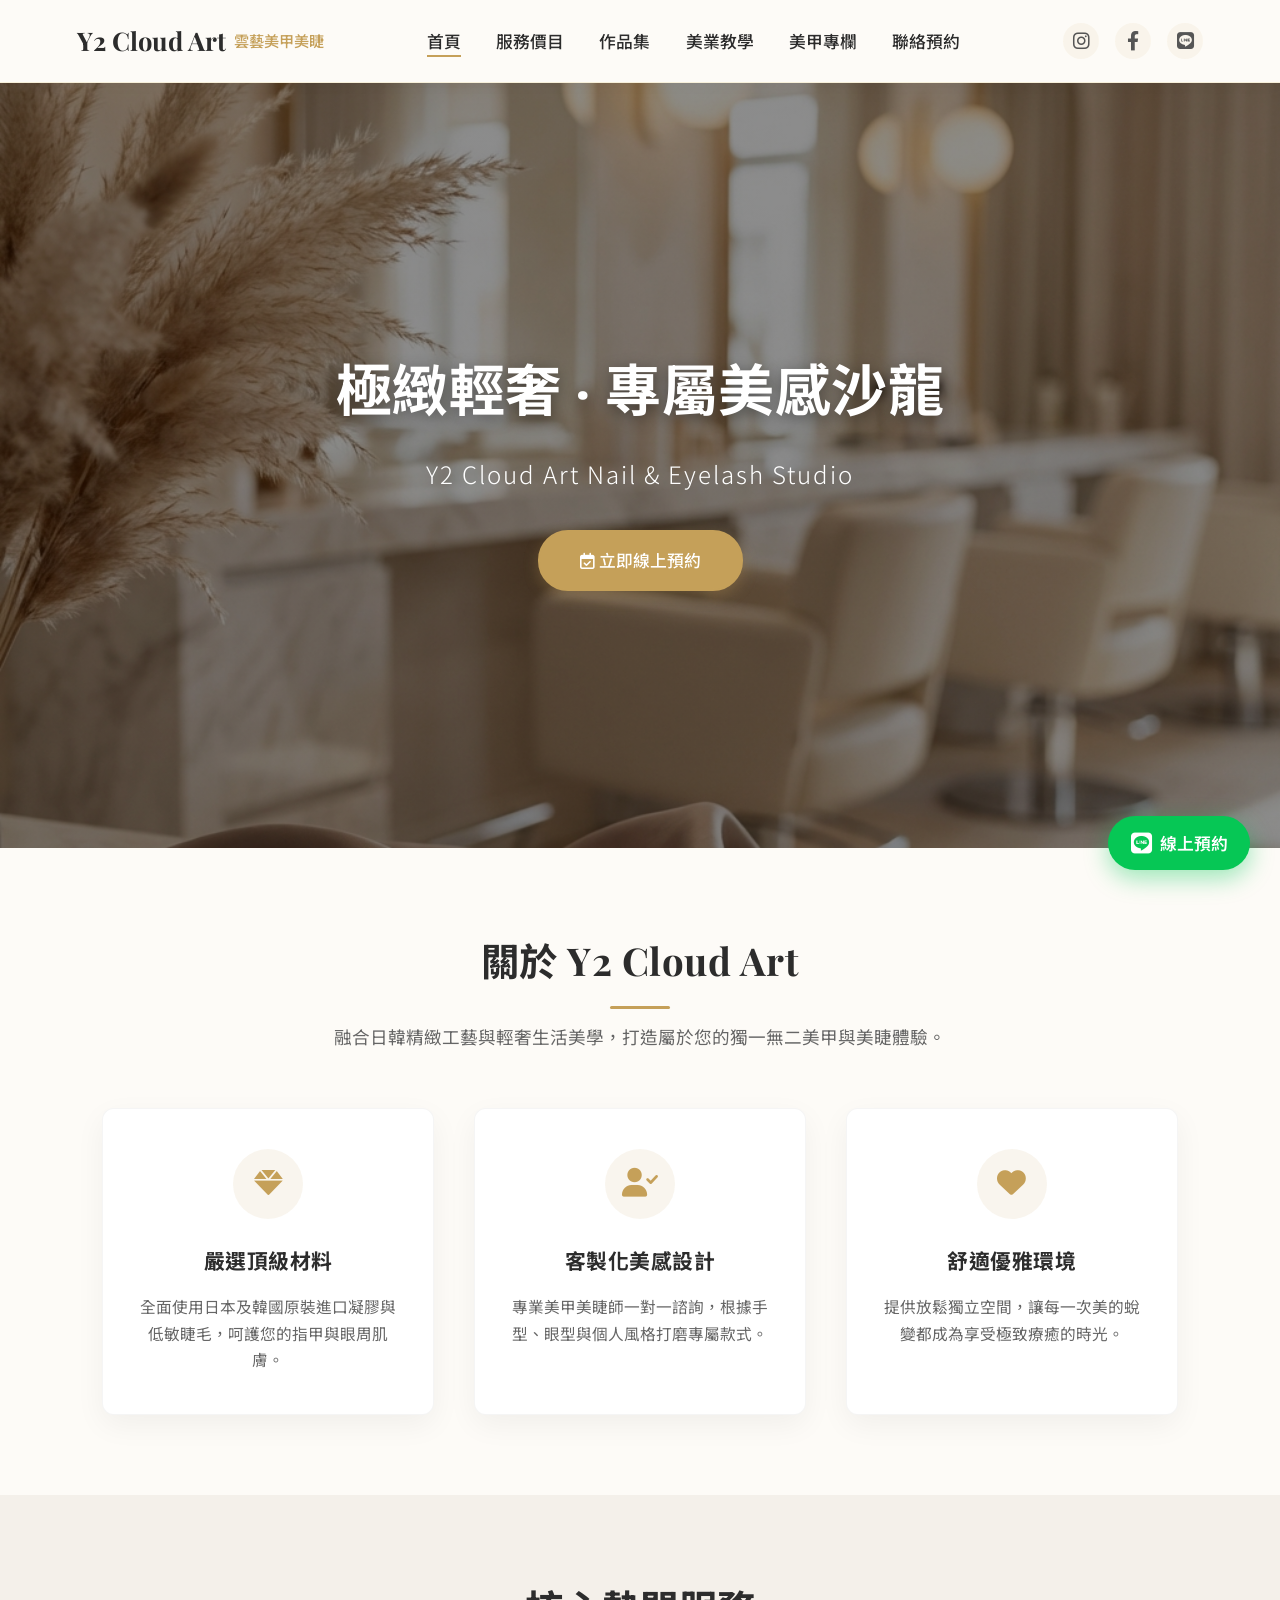
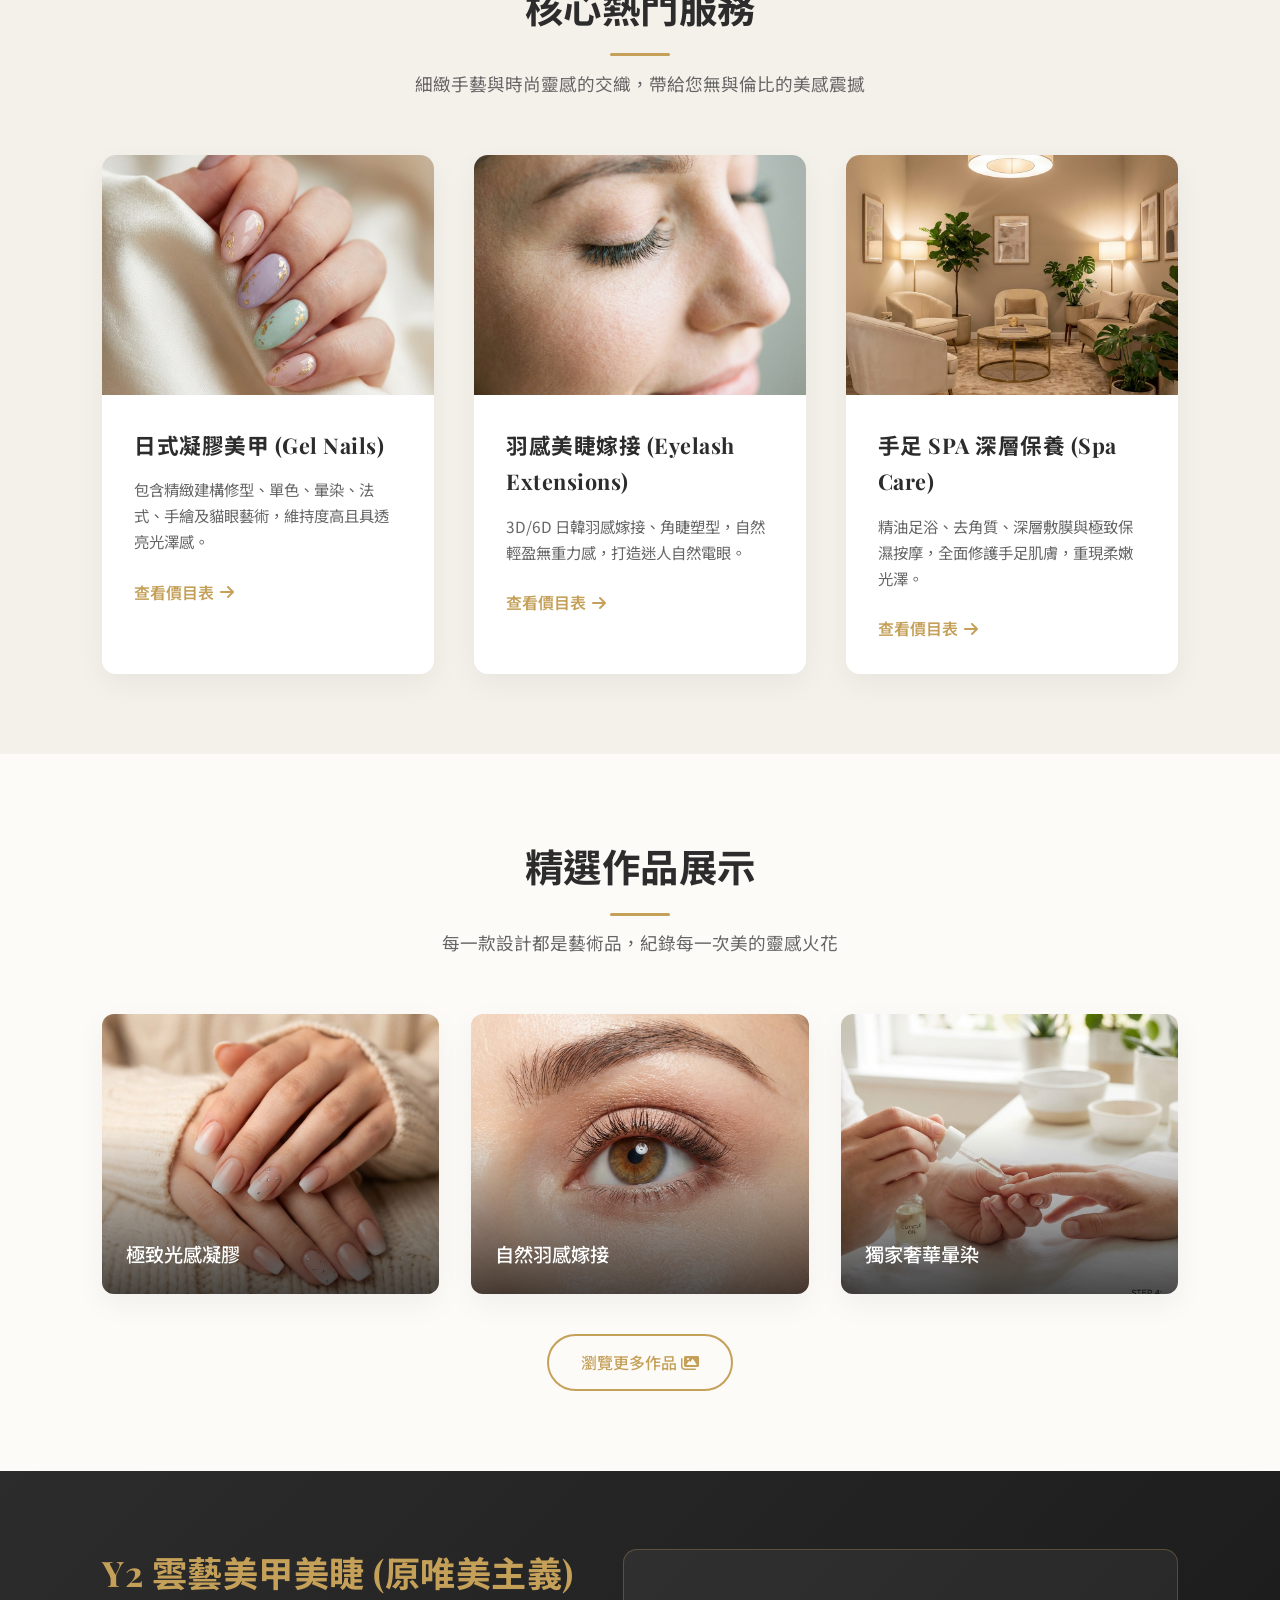
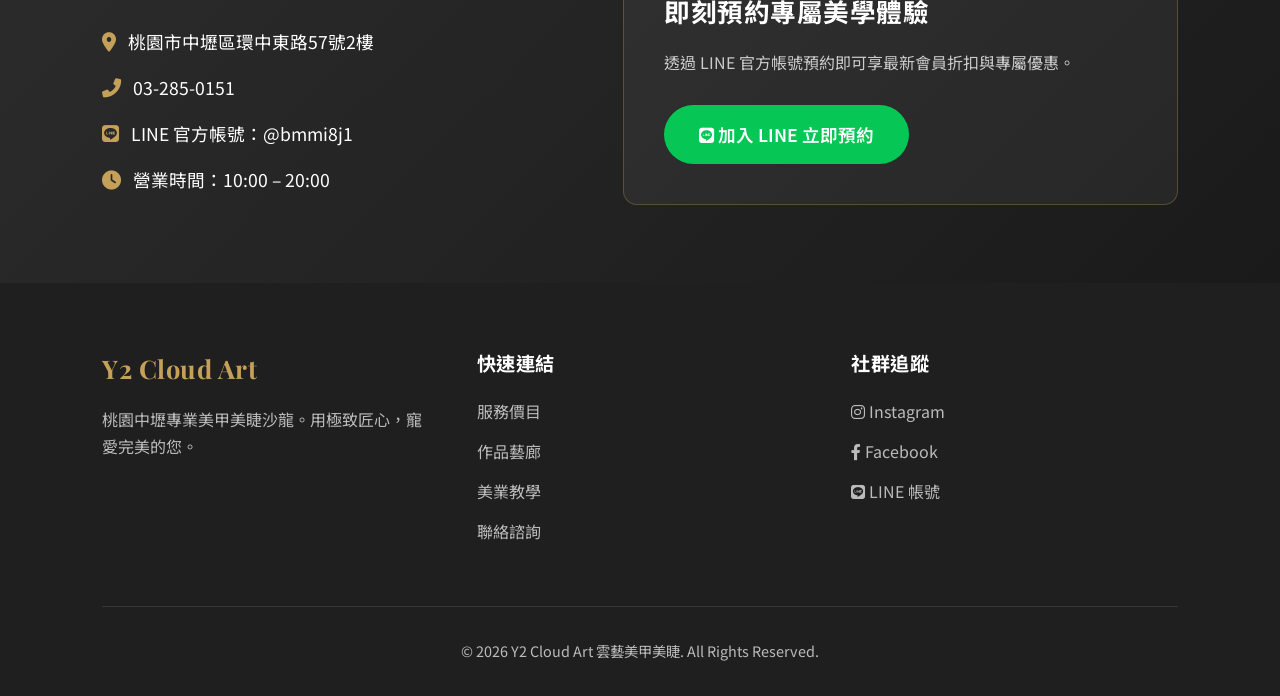
==== index.html @ a874e355 "首次上傳Y2 Cloud Art美業網站程式碼" ====
<!DOCTYPE html>
<html lang="zh-Hant">

<head>
    <meta charset="UTF-8">
    <meta name="viewport" content="width=device-width, initial-scale=1.0">
    <title>Y2 Cloud Art 雲藝美甲美睫 | 桃園中壢首選美甲美睫沙龍</title>
    <meta name="description" content="Y2 Cloud Art 雲藝美甲美睫提供極緻日式凝膠美甲、3D/6D角睫美睫放大、手足深層保養與美業專業課程教學。桃園市中壢區質感美業首選沙龍。">
    <link rel="stylesheet" href="css/style.css">
    <!-- Google Fonts -->
    <link href="https://fonts.googleapis.com/css2?family=Playfair+Display:wght@400;600;700&family=Noto+Sans+TC:wght@300;400;500;700&display=swap" rel="stylesheet">
    <!-- Font Awesome for Icons -->
    <link rel="stylesheet" href="https://cdnjs.cloudflare.com/ajax/libs/font-awesome/6.0.0/css/all.min.css">
</head>

<body>

    <!-- Header -->
    <header>
        <div class="logo">
            <a href="index.html">Y2 Cloud Art <span>雲藝美甲美睫</span></a>
        </div>
        <nav>
            <div class="menu-toggle" id="menuToggle">
                <i class="fas fa-bars"></i>
            </div>
            <ul id="navMenu">
                <li><a href="index.html" class="active">首頁</a></li>
                <li><a href="services.html">服務價目</a></li>
                <li><a href="gallery.html">作品集</a></li>
                <li><a href="course.html">美業教學</a></li>
                <li><a href="column.html">美甲專欄</a></li>
                <li><a href="contact.html">聯絡預約</a></li>
            </ul>
        </nav>
        <div class="header-socials">
            <a href="https://www.instagram.com/weimei1098/" target="_blank" title="Instagram"><i class="fab fa-instagram"></i></a>
            <a href="https://www.facebook.com/weimei088/" target="_blank" title="Facebook"><i class="fab fa-facebook-f"></i></a>
            <a href="https://line.me/R/ti/p/@bmmi8j1" target="_blank" title="LINE 預約"><i class="fab fa-line"></i></a>
        </div>
    </header>

    <!-- Hero Section -->
    <section class="hero">
        <div class="hero-content">
            <h1>極緻輕奢 · 專屬美感沙龍</h1>
            <p>Y2 Cloud Art Nail & Eyelash Studio</p>
            <a href="contact.html" class="btn-primary"><i class="far fa-calendar-check"></i> 立即線上預約</a>
        </div>
    </section>

    <!-- About Section -->
    <section class="section-padding about-section">
        <div class="section-title">
            <h2>關於 Y2 Cloud Art</h2>
            <p>融合日韓精緻工藝與輕奢生活美學，打造屬於您的獨一無二美甲與美睫體驗。</p>
        </div>
        <div class="about-grid">
            <div class="about-card">
                <div class="about-icon"><i class="fas fa-gem"></i></div>
                <h3>嚴選頂級材料</h3>
                <p>全面使用日本及韓國原裝進口凝膠與低敏睫毛，呵護您的指甲與眼周肌膚。</p>
            </div>
            <div class="about-card">
                <div class="about-icon"><i class="fas fa-user-check"></i></div>
                <h3>客製化美感設計</h3>
                <p>專業美甲美睫師一對一諮詢，根據手型、眼型與個人風格打磨專屬款式。</p>
            </div>
            <div class="about-card">
                <div class="about-icon"><i class="fas fa-heart"></i></div>
                <h3>舒適優雅環境</h3>
                <p>提供放鬆獨立空間，讓每一次美的蛻變都成為享受極致療癒的時光。</p>
            </div>
        </div>
    </section>

    <!-- Featured Services Preview -->
    <section class="section-padding services-section" style="background-color: #F4F0EA;">
        <div class="section-title">
            <h2>核心熱門服務</h2>
            <p>細緻手藝與時尚靈感的交織，帶給您無與倫比的美感震撼</p>
        </div>

        <div class="services-grid">
            <!-- Service 1 -->
            <div class="service-card">
                <div class="service-img">
                    <img src="images/nail_service.png" alt="日式凝膠美甲">
                </div>
                <div class="service-info">
                    <h3>日式凝膠美甲 (Gel Nails)</h3>
                    <p>包含精緻建構修型、單色、暈染、法式、手繪及貓眼藝術，維持度高且具透亮光澤感。</p>
                    <a href="services.html" class="card-link">查看價目表 <i class="fas fa-arrow-right"></i></a>
                </div>
            </div>

            <!-- Service 2 -->
            <div class="service-card">
                <div class="service-img">
                    <img src="images/lash_service.png" alt="羽感美睫嫁接">
                </div>
                <div class="service-info">
                    <h3>羽感美睫嫁接 (Eyelash Extensions)</h3>
                    <p>3D/6D 日韓羽感嫁接、角睫塑型，自然輕盈無重力感，打造迷人自然電眼。</p>
                    <a href="services.html" class="card-link">查看價目表 <i class="fas fa-arrow-right"></i></a>
                </div>
            </div>

            <!-- Service 3 -->
            <div class="service-card">
                <div class="service-img">
                    <img src="images/salon_interior.png" alt="手足SPA深層保養">
                </div>
                <div class="service-info">
                    <h3>手足 SPA 深層保養 (Spa Care)</h3>
                    <p>精油足浴、去角質、深層敷膜與極致保濕按摩，全面修護手足肌膚，重現柔嫩光澤。</p>
                    <a href="services.html" class="card-link">查看價目表 <i class="fas fa-arrow-right"></i></a>
                </div>
            </div>
        </div>
    </section>

    <!-- Gallery Highlight Section -->
    <section class="section-padding">
        <div class="section-title">
            <h2>精選作品展示</h2>
            <p>每一款設計都是藝術品，紀錄每一次美的靈感火花</p>
        </div>
        <div class="gallery-preview-grid">
            <div class="gallery-preview-item">
                <img src="images/nail_gallery_1.png" alt="經典美甲作品">
                <div class="overlay"><span>極致光感凝膠</span></div>
            </div>
            <div class="gallery-preview-item">
                <img src="images/lash_gallery_1.png" alt="日式美睫作品">
                <div class="overlay"><span>自然羽感嫁接</span></div>
            </div>
            <div class="gallery-preview-item">
                <img src="images/blog_1.png" alt="藝術造型美甲">
                <div class="overlay"><span>獨家奢華暈染</span></div>
            </div>
        </div>
        <div style="text-align: center; margin-top: 2.5rem;">
            <a href="gallery.html" class="btn-secondary">瀏覽更多作品 <i class="fas fa-images"></i></a>
        </div>
    </section>

    <!-- Store Info / Call to Action -->
    <section class="store-cta-section">
        <div class="cta-container">
            <div class="cta-info">
                <h2>Y2 雲藝美甲美睫 (原唯美主義)</h2>
                <ul class="info-list">
                    <li><i class="fas fa-map-marker-alt"></i> 桃園市中壢區環中東路57號2樓</li>
                    <li><i class="fas fa-phone-alt"></i> 03-285-0151</li>
                    <li><i class="fab fa-line"></i> LINE 官方帳號：@bmmi8j1</li>
                    <li><i class="fas fa-clock"></i> 營業時間：10:00 – 20:00</li>
                </ul>
            </div>
            <div class="cta-action">
                <h3>即刻預約專屬美學體驗</h3>
                <p>透過 LINE 官方帳號預約即可享最新會員折扣與專屬優惠。</p>
                <a href="https://line.me/R/ti/p/@bmmi8j1" target="_blank" class="btn-line"><i class="fab fa-line"></i> 加入 LINE 立即預約</a>
            </div>
        </div>
    </section>

    <!-- Footer -->
    <footer>
        <div class="footer-container">
            <div class="footer-col">
                <h3>Y2 Cloud Art</h3>
                <p>桃園中壢專業美甲美睫沙龍。用極致匠心，寵愛完美的您。</p>
            </div>
            <div class="footer-col">
                <h4>快速連結</h4>
                <ul>
                    <li><a href="services.html">服務價目</a></li>
                    <li><a href="gallery.html">作品藝廊</a></li>
                    <li><a href="course.html">美業教學</a></li>
                    <li><a href="contact.html">聯絡諮詢</a></li>
                </ul>
            </div>
            <div class="footer-col">
                <h4>社群追蹤</h4>
                <div class="footer-socials">
                    <a href="https://www.instagram.com/weimei1098/" target="_blank"><i class="fab fa-instagram"></i> Instagram</a>
                    <a href="https://www.facebook.com/weimei088/" target="_blank"><i class="fab fa-facebook-f"></i> Facebook</a>
                    <a href="https://line.me/R/ti/p/@bmmi8j1" target="_blank"><i class="fab fa-line"></i> LINE 帳號</a>
                </div>
            </div>
        </div>
        <div class="footer-bottom">
            <p>&copy; 2026 Y2 Cloud Art 雲藝美甲美睫. All Rights Reserved.</p>
        </div>
    </footer>

    <!-- Floating LINE Reservation Button -->
    <a href="https://line.me/R/ti/p/@bmmi8j1" target="_blank" class="floating-line-btn" title="LINE 快速預約">
        <i class="fab fa-line"></i>
        <span>線上預約</span>
    </a>

    <script src="js/main.js"></script>
</body>

</html>
---- css/style.css ----
/* Light Luxury Design System for Y2 Cloud Art */
:root {
    --primary-bg: #FDFBF7;
    --card-bg: #FFFFFF;
    --accent-gold: #C5A059;
    --accent-gold-hover: #B08B46;
    --accent-rose: #E6C0C0;
    --text-dark: #2C2C2C;
    --text-muted: #666666;
    --text-light: #FFFFFF;
    --font-heading: 'Playfair Display', serif;
    --font-body: 'Noto Sans TC', 'Lato', sans-serif;
    --transition: all 0.35s cubic-bezier(0.25, 0.8, 0.25, 1);
    --shadow-soft: 0 10px 30px rgba(0, 0, 0, 0.05);
    --shadow-hover: 0 15px 35px rgba(197, 160, 89, 0.15);
}

* {
    margin: 0;
    padding: 0;
    box-sizing: border-box;
}

html {
    scroll-behavior: smooth;
}

body {
    font-family: var(--font-body);
    background-color: var(--primary-bg);
    color: var(--text-dark);
    line-height: 1.7;
    overflow-x: hidden;
}

h1, h2, h3, h4 {
    font-family: var(--font-heading), var(--font-body);
    font-weight: 700;
    letter-spacing: 0.5px;
}

a {
    text-decoration: none;
    color: inherit;
    transition: var(--transition);
}

/* Header & Navigation */
header {
    display: flex;
    justify-content: space-between;
    align-items: center;
    padding: 1.2rem 6%;
    background-color: rgba(253, 251, 247, 0.95);
    backdrop-filter: blur(10px);
    position: sticky;
    top: 0;
    z-index: 1000;
    box-shadow: 0 2px 15px rgba(0, 0, 0, 0.03);
    border-bottom: 1px solid rgba(212, 175, 55, 0.15);
}

.logo a {
    font-family: var(--font-heading);
    font-size: 1.6rem;
    font-weight: 700;
    color: var(--text-dark);
    display: flex;
    align-items: center;
    gap: 8px;
}

.logo a span {
    font-size: 0.95rem;
    font-family: var(--font-body);
    color: var(--accent-gold);
    font-weight: 500;
}

.menu-toggle {
    display: none;
    font-size: 1.5rem;
    cursor: pointer;
    color: var(--text-dark);
}

nav ul {
    display: flex;
    list-style: none;
    gap: 2.2rem;
}

nav a {
    font-size: 1.05rem;
    font-weight: 500;
    color: var(--text-dark);
    position: relative;
    padding: 0.3rem 0;
}

nav a::after {
    content: '';
    position: absolute;
    width: 0;
    height: 2px;
    bottom: 0;
    left: 0;
    background-color: var(--accent-gold);
    transition: var(--transition);
}

nav a:hover::after, nav a.active::after {
    width: 100%;
}

.header-socials {
    display: flex;
    gap: 1rem;
}

.header-socials a {
    font-size: 1.2rem;
    color: #555;
    width: 36px;
    height: 36px;
    border-radius: 50%;
    display: flex;
    align-items: center;
    justify-content: center;
    background-color: rgba(197, 160, 89, 0.08);
    transition: var(--transition);
}

.header-socials a:hover {
    background-color: var(--accent-gold);
    color: #fff;
    transform: translateY(-3px);
}

/* Hero Section */
.hero {
    height: 85vh;
    min-height: 550px;
    background: linear-gradient(rgba(0, 0, 0, 0.45), rgba(0, 0, 0, 0.45)), url('../images/hero_bg.png');
    background-size: cover;
    background-position: center;
    display: flex;
    justify-content: center;
    align-items: center;
    text-align: center;
    color: var(--text-light);
    padding: 0 1.5rem;
}

.hero-content {
    max-width: 800px;
}

.hero h1 {
    font-size: 3.5rem;
    margin-bottom: 1.2rem;
    text-shadow: 0 4px 15px rgba(0, 0, 0, 0.4);
}

.hero p {
    font-size: 1.5rem;
    margin-bottom: 2.2rem;
    font-weight: 300;
    letter-spacing: 2px;
}

.btn-primary {
    display: inline-block;
    padding: 0.9rem 2.5rem;
    background-color: var(--accent-gold);
    color: var(--text-light);
    font-size: 1.05rem;
    font-weight: 500;
    border-radius: 30px;
    border: 2px solid var(--accent-gold);
    cursor: pointer;
    transition: var(--transition);
    box-shadow: 0 5px 15px rgba(197, 160, 89, 0.3);
}

.btn-primary:hover {
    background-color: transparent;
    color: #fff;
    border-color: #fff;
    transform: translateY(-2px);
}

.btn-secondary {
    display: inline-block;
    padding: 0.8rem 2rem;
    background-color: transparent;
    color: var(--accent-gold);
    font-size: 1rem;
    font-weight: 500;
    border-radius: 30px;
    border: 2px solid var(--accent-gold);
    transition: var(--transition);
}

.btn-secondary:hover {
    background-color: var(--accent-gold);
    color: #fff;
}

/* Page Hero Banner */
.page-hero {
    height: 38vh;
    min-height: 280px;
    background-size: cover;
    background-position: center;
    display: flex;
    flex-direction: column;
    justify-content: center;
    align-items: center;
    text-align: center;
    color: #fff;
    padding: 0 1rem;
}

.page-hero h1 {
    font-size: 2.8rem;
    margin-bottom: 0.8rem;
}

.page-hero p {
    font-size: 1.2rem;
    font-weight: 300;
    opacity: 0.9;
}

/* Section Common */
.section-padding {
    padding: 5rem 8%;
}

.section-title {
    text-align: center;
    margin-bottom: 3.5rem;
}

.section-title h2 {
    font-size: 2.4rem;
    color: var(--text-dark);
    margin-bottom: 0.8rem;
    position: relative;
    display: inline-block;
}

.section-title h2::after {
    content: '';
    display: block;
    width: 60px;
    height: 3px;
    background-color: var(--accent-gold);
    margin: 0.8rem auto 0 auto;
    border-radius: 2px;
}

.section-title p {
    color: var(--text-muted);
    font-size: 1.1rem;
    max-width: 650px;
    margin: 0 auto;
}

/* About Grid */
.about-grid {
    display: grid;
    grid-template-columns: repeat(auto-fit, minmax(280px, 1fr));
    gap: 2.5rem;
}

.about-card {
    background: #fff;
    padding: 2.5rem 2rem;
    border-radius: 12px;
    text-align: center;
    box-shadow: var(--shadow-soft);
    transition: var(--transition);
    border: 1px solid rgba(0, 0, 0, 0.04);
}

.about-card:hover {
    transform: translateY(-8px);
    box-shadow: var(--shadow-hover);
}

.about-icon {
    width: 70px;
    height: 70px;
    margin: 0 auto 1.5rem auto;
    border-radius: 50%;
    background-color: rgba(197, 160, 89, 0.1);
    color: var(--accent-gold);
    display: flex;
    align-items: center;
    justify-content: center;
    font-size: 1.8rem;
}

.about-card h3 {
    font-size: 1.3rem;
    margin-bottom: 1rem;
    color: var(--text-dark);
}

.about-card p {
    color: var(--text-muted);
    font-size: 0.98rem;
}

/* Services Section */
.services-grid {
    display: grid;
    grid-template-columns: repeat(auto-fit, minmax(320px, 1fr));
    gap: 2.5rem;
}

.service-card {
    background: var(--card-bg);
    border-radius: 14px;
    overflow: hidden;
    box-shadow: var(--shadow-soft);
    transition: var(--transition);
}

.service-card:hover {
    transform: translateY(-8px);
    box-shadow: var(--shadow-hover);
}

.service-img {
    height: 240px;
    overflow: hidden;
}

.service-img img {
    width: 100%;
    height: 100%;
    object-fit: cover;
    transition: var(--transition);
}

.service-card:hover .service-img img {
    transform: scale(1.08);
}

.service-info {
    padding: 2rem;
}

.service-info h3 {
    font-size: 1.35rem;
    margin-bottom: 0.8rem;
    color: var(--text-dark);
}

.service-info p {
    color: var(--text-muted);
    font-size: 0.96rem;
    margin-bottom: 1.5rem;
}

.card-link {
    color: var(--accent-gold);
    font-weight: 600;
    display: inline-flex;
    align-items: center;
    gap: 6px;
}

.card-link:hover {
    color: var(--accent-gold-hover);
    transform: translateX(4px);
}

/* Gallery Highlight Preview */
.gallery-preview-grid {
    display: grid;
    grid-template-columns: repeat(auto-fit, minmax(300px, 1fr));
    gap: 2rem;
}

.gallery-preview-item {
    position: relative;
    border-radius: 12px;
    overflow: hidden;
    height: 280px;
    box-shadow: var(--shadow-soft);
}

.gallery-preview-item img {
    width: 100%;
    height: 100%;
    object-fit: cover;
    transition: var(--transition);
}

.gallery-preview-item:hover img {
    transform: scale(1.1);
}

.gallery-preview-item .overlay {
    position: absolute;
    inset: 0;
    background: linear-gradient(to top, rgba(0,0,0,0.7) 0%, transparent 60%);
    display: flex;
    align-items: flex-end;
    padding: 1.5rem;
    color: #fff;
    font-size: 1.2rem;
    font-weight: 500;
}

/* Store CTA Section */
.store-cta-section {
    background: linear-gradient(135deg, #2C2C2C 0%, #1A1A1A 100%);
    color: #fff;
    padding: 4.5rem 8%;
}

.cta-container {
    display: flex;
    flex-wrap: wrap;
    gap: 3rem;
    align-items: center;
    justify-content: space-between;
}

.cta-info {
    flex: 1;
    min-width: 300px;
}

.cta-info h2 {
    font-size: 2.2rem;
    margin-bottom: 1.5rem;
    color: var(--accent-gold);
}

.info-list {
    list-style: none;
}

.info-list li {
    font-size: 1.1rem;
    margin-bottom: 1rem;
    display: flex;
    align-items: center;
    gap: 12px;
}

.info-list li i {
    color: var(--accent-gold);
    font-size: 1.2rem;
}

.cta-action {
    flex: 1;
    min-width: 300px;
    background: rgba(255, 255, 255, 0.05);
    padding: 2.5rem;
    border-radius: 14px;
    border: 1px solid rgba(197, 160, 89, 0.3);
}

.cta-action h3 {
    font-size: 1.6rem;
    margin-bottom: 1rem;
}

.cta-action p {
    color: #CCC;
    margin-bottom: 1.8rem;
}

.btn-line {
    display: inline-block;
    background-color: #06C755;
    color: #fff;
    padding: 0.9rem 2.2rem;
    border-radius: 30px;
    font-size: 1.1rem;
    font-weight: 600;
    transition: var(--transition);
}

.btn-line:hover {
    background-color: #05B34C;
    transform: translateY(-3px);
    box-shadow: 0 8px 20px rgba(6, 199, 85, 0.3);
}

/* Price List Styling */
.price-list {
    max-width: 850px;
    margin: 0 auto;
}

.price-item {
    display: flex;
    justify-content: space-between;
    align-items: center;
    padding: 1.8rem 0;
    border-bottom: 1px dashed #E0E0E0;
}

.price-info h3 {
    font-size: 1.2rem;
    color: var(--text-dark);
    margin-bottom: 0.4rem;
}

.price-info p {
    color: var(--text-muted);
    font-size: 0.95rem;
}

.price-tag {
    font-family: var(--font-heading);
    font-size: 1.35rem;
    font-weight: 700;
    color: var(--accent-gold);
    white-space: nowrap;
    margin-left: 1.5rem;
}

.category-divider {
    height: 1px;
    background: radial-gradient(circle, rgba(197, 160, 89, 0.4) 0%, transparent 80%);
    margin: 4rem 0;
}

/* Gallery Filtering & Lightbox */
.gallery-filters {
    display: flex;
    justify-content: center;
    gap: 1rem;
    flex-wrap: wrap;
    margin-bottom: 3rem;
}

.filter-btn {
    padding: 0.6rem 1.6rem;
    border: 1px solid #DDD;
    background: #fff;
    color: var(--text-dark);
    border-radius: 25px;
    cursor: pointer;
    font-size: 0.98rem;
    transition: var(--transition);
}

.filter-btn.active, .filter-btn:hover {
    background: var(--accent-gold);
    color: #fff;
    border-color: var(--accent-gold);
}

.gallery-grid-full {
    display: grid;
    grid-template-columns: repeat(auto-fill, minmax(280px, 1fr));
    gap: 2rem;
}

.gallery-card-item {
    border-radius: 12px;
    overflow: hidden;
    background: #fff;
    box-shadow: var(--shadow-soft);
    cursor: pointer;
}

.gallery-card-img {
    position: relative;
    height: 300px;
    overflow: hidden;
}

.gallery-card-img img {
    width: 100%;
    height: 100%;
    object-fit: cover;
    transition: var(--transition);
}

.gallery-card-hover {
    position: absolute;
    inset: 0;
    background: rgba(44, 44, 44, 0.7);
    color: #fff;
    display: flex;
    flex-direction: column;
    align-items: center;
    justify-content: center;
    opacity: 0;
    transition: var(--transition);
}

.gallery-card-hover i {
    font-size: 2.2rem;
    margin-bottom: 0.8rem;
    color: var(--accent-gold);
}

.gallery-card-item:hover .gallery-card-hover {
    opacity: 1;
}

.gallery-card-item:hover img {
    transform: scale(1.1);
}

/* Lightbox Modal */
.lightbox-modal {
    display: none;
    position: fixed;
    z-index: 3000;
    inset: 0;
    background-color: rgba(0, 0, 0, 0.88);
    align-items: center;
    justify-content: center;
    flex-direction: column;
    padding: 2rem;
}

.lightbox-content {
    max-width: 90%;
    max-height: 80vh;
    border-radius: 8px;
    box-shadow: 0 10px 40px rgba(0, 0, 0, 0.5);
}

.lightbox-caption {
    color: #fff;
    margin-top: 1rem;
    font-size: 1.2rem;
}

.lightbox-close {
    position: absolute;
    top: 25px;
    right: 35px;
    color: #fff;
    font-size: 2.5rem;
    cursor: pointer;
}

/* Courses Grid */
.courses-grid {
    display: grid;
    grid-template-columns: repeat(auto-fit, minmax(340px, 1fr));
    gap: 2.5rem;
    max-width: 1000px;
    margin: 0 auto;
}

.course-card {
    background: #fff;
    border-radius: 14px;
    overflow: hidden;
    box-shadow: var(--shadow-soft);
    border: 1px solid rgba(0, 0, 0, 0.05);
}

.course-header {
    background: linear-gradient(135deg, var(--accent-gold) 0%, var(--accent-gold-hover) 100%);
    color: #fff;
    padding: 2rem;
    display: flex;
    justify-content: space-between;
    align-items: center;
}

.course-header h3 {
    font-size: 1.35rem;
}

.badge {
    background: rgba(255, 255, 255, 0.25);
    padding: 0.3rem 0.8rem;
    border-radius: 20px;
    font-size: 0.85rem;
}

.course-body {
    padding: 2rem;
}

.course-desc {
    color: var(--text-muted);
    margin-bottom: 1.5rem;
}

.course-features {
    list-style: none;
    margin-bottom: 2rem;
}

.course-features li {
    margin-bottom: 0.8rem;
    display: flex;
    align-items: center;
    gap: 10px;
    color: var(--text-dark);
}

.course-features li i {
    color: var(--accent-gold);
}

/* Articles Grid */
.articles-grid {
    display: grid;
    grid-template-columns: repeat(auto-fit, minmax(300px, 1fr));
    gap: 2.5rem;
}

.article-card {
    background: #fff;
    border-radius: 12px;
    overflow: hidden;
    box-shadow: var(--shadow-soft);
    transition: var(--transition);
}

.article-card:hover {
    transform: translateY(-6px);
    box-shadow: var(--shadow-hover);
}

.article-img {
    height: 220px;
    overflow: hidden;
}

.article-img img {
    width: 100%;
    height: 100%;
    object-fit: cover;
    transition: var(--transition);
}

.article-card:hover .article-img img {
    transform: scale(1.08);
}

.article-content {
    padding: 1.8rem;
}

.meta {
    font-size: 0.88rem;
    color: var(--accent-gold);
    display: flex;
    gap: 1rem;
    margin-bottom: 0.8rem;
}

.article-content h3 {
    font-size: 1.2rem;
    margin-bottom: 0.8rem;
    line-height: 1.5;
}

.article-content p {
    color: var(--text-muted);
    font-size: 0.95rem;
}

/* Contact Section & Form */
.contact-container {
    display: flex;
    flex-wrap: wrap;
    gap: 4rem;
    justify-content: center;
}

.contact-info, .booking-form {
    flex: 1;
    min-width: 320px;
}

.info-item {
    margin-bottom: 1.8rem;
    display: flex;
    align-items: flex-start;
    gap: 1.2rem;
}

.info-item i {
    font-size: 1.5rem;
    color: var(--accent-gold);
    background: rgba(197, 160, 89, 0.1);
    width: 45px;
    height: 45px;
    border-radius: 50%;
    display: flex;
    align-items: center;
    justify-content: center;
    flex-shrink: 0;
}

.info-item h4 {
    font-size: 1.1rem;
    margin-bottom: 0.3rem;
}

.info-item p {
    color: var(--text-muted);
}

.booking-form {
    background: #fff;
    padding: 2.5rem;
    border-radius: 14px;
    box-shadow: var(--shadow-soft);
}

.form-group {
    margin-bottom: 1.4rem;
}

.form-group label {
    display: block;
    font-weight: 500;
    margin-bottom: 0.5rem;
    font-size: 0.95rem;
}

.form-group input, .form-group select, .form-group textarea {
    width: 100%;
    padding: 0.85rem 1rem;
    border: 1px solid #DDD;
    border-radius: 8px;
    font-family: inherit;
    font-size: 0.98rem;
    transition: var(--transition);
}

.form-group input:focus, .form-group select:focus, .form-group textarea:focus {
    outline: none;
    border-color: var(--accent-gold);
    box-shadow: 0 0 0 3px rgba(197, 160, 89, 0.15);
}

/* Floating LINE Button */
.floating-line-btn {
    position: fixed;
    bottom: 30px;
    right: 30px;
    background-color: #06C755;
    color: #fff;
    padding: 0.8rem 1.4rem;
    border-radius: 30px;
    display: flex;
    align-items: center;
    gap: 8px;
    font-size: 1.05rem;
    font-weight: 600;
    box-shadow: 0 8px 25px rgba(6, 199, 85, 0.4);
    z-index: 2000;
    transition: var(--transition);
}

.floating-line-btn i {
    font-size: 1.5rem;
}

.floating-line-btn:hover {
    transform: translateY(-4px) scale(1.05);
    background-color: #05B34C;
}

/* Footer */
footer {
    background-color: #1F1F1F;
    color: #BBB;
    padding: 4rem 8% 2rem 8%;
}

.footer-container {
    display: grid;
    grid-template-columns: repeat(auto-fit, minmax(240px, 1fr));
    gap: 3rem;
    margin-bottom: 3rem;
}

.footer-col h3 {
    color: var(--accent-gold);
    font-size: 1.6rem;
    margin-bottom: 1rem;
}

.footer-col h4 {
    color: #fff;
    font-size: 1.2rem;
    margin-bottom: 1.2rem;
}

.footer-col ul {
    list-style: none;
}

.footer-col li {
    margin-bottom: 0.8rem;
}

.footer-col a:hover {
    color: var(--accent-gold);
}

.footer-socials {
    display: flex;
    flex-direction: column;
    gap: 0.8rem;
}

.footer-bottom {
    text-align: center;
    padding-top: 2rem;
    border-top: 1px solid rgba(255, 255, 255, 0.1);
    font-size: 0.9rem;
}

/* Mobile Responsive */
@media(max-width: 768px) {
    .menu-toggle {
        display: block;
    }

    nav ul {
        display: none;
        position: absolute;
        top: 100%;
        left: 0;
        right: 0;
        background: #FDFBF7;
        flex-direction: column;
        padding: 1.5rem;
        gap: 1rem;
        box-shadow: 0 10px 20px rgba(0,0,0,0.1);
    }

    nav ul.show {
        display: flex;
    }

    .hero h1 {
        font-size: 2.4rem;
    }

    .hero p {
        font-size: 1.1rem;
    }
}
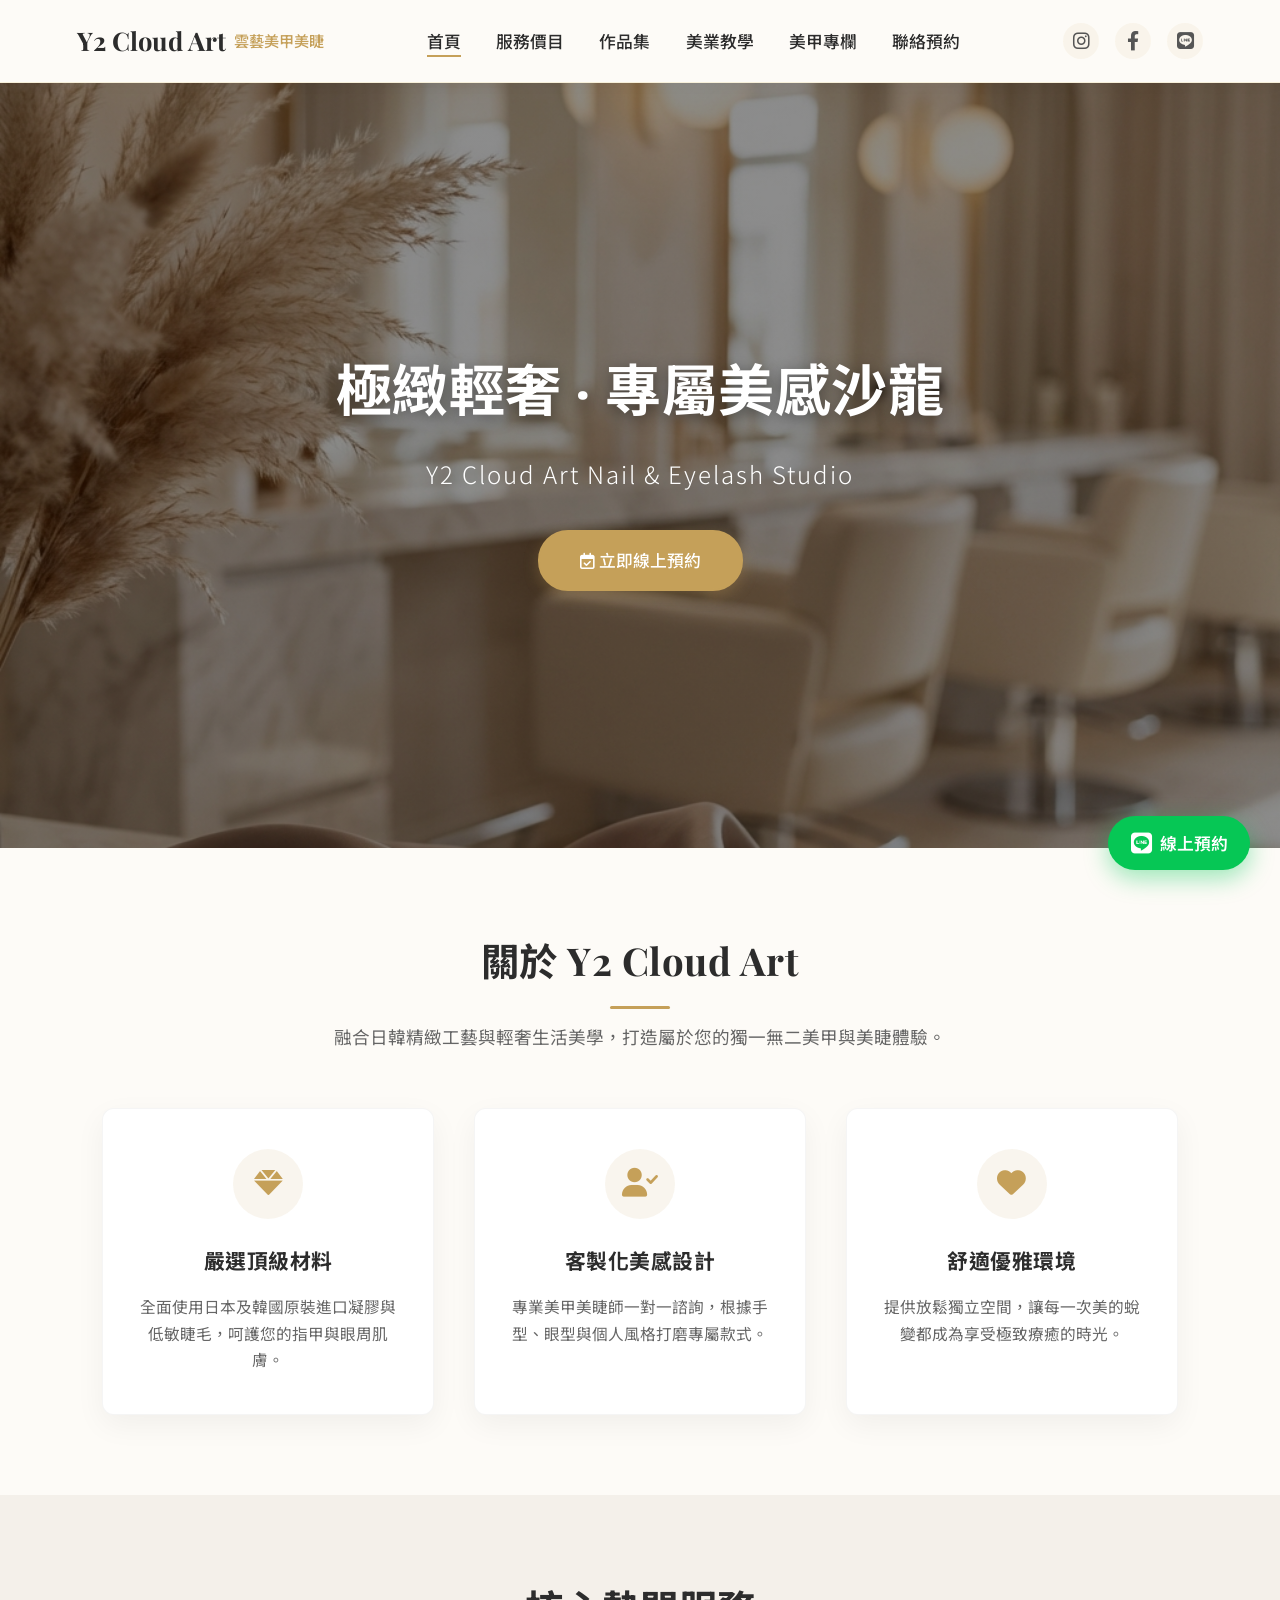
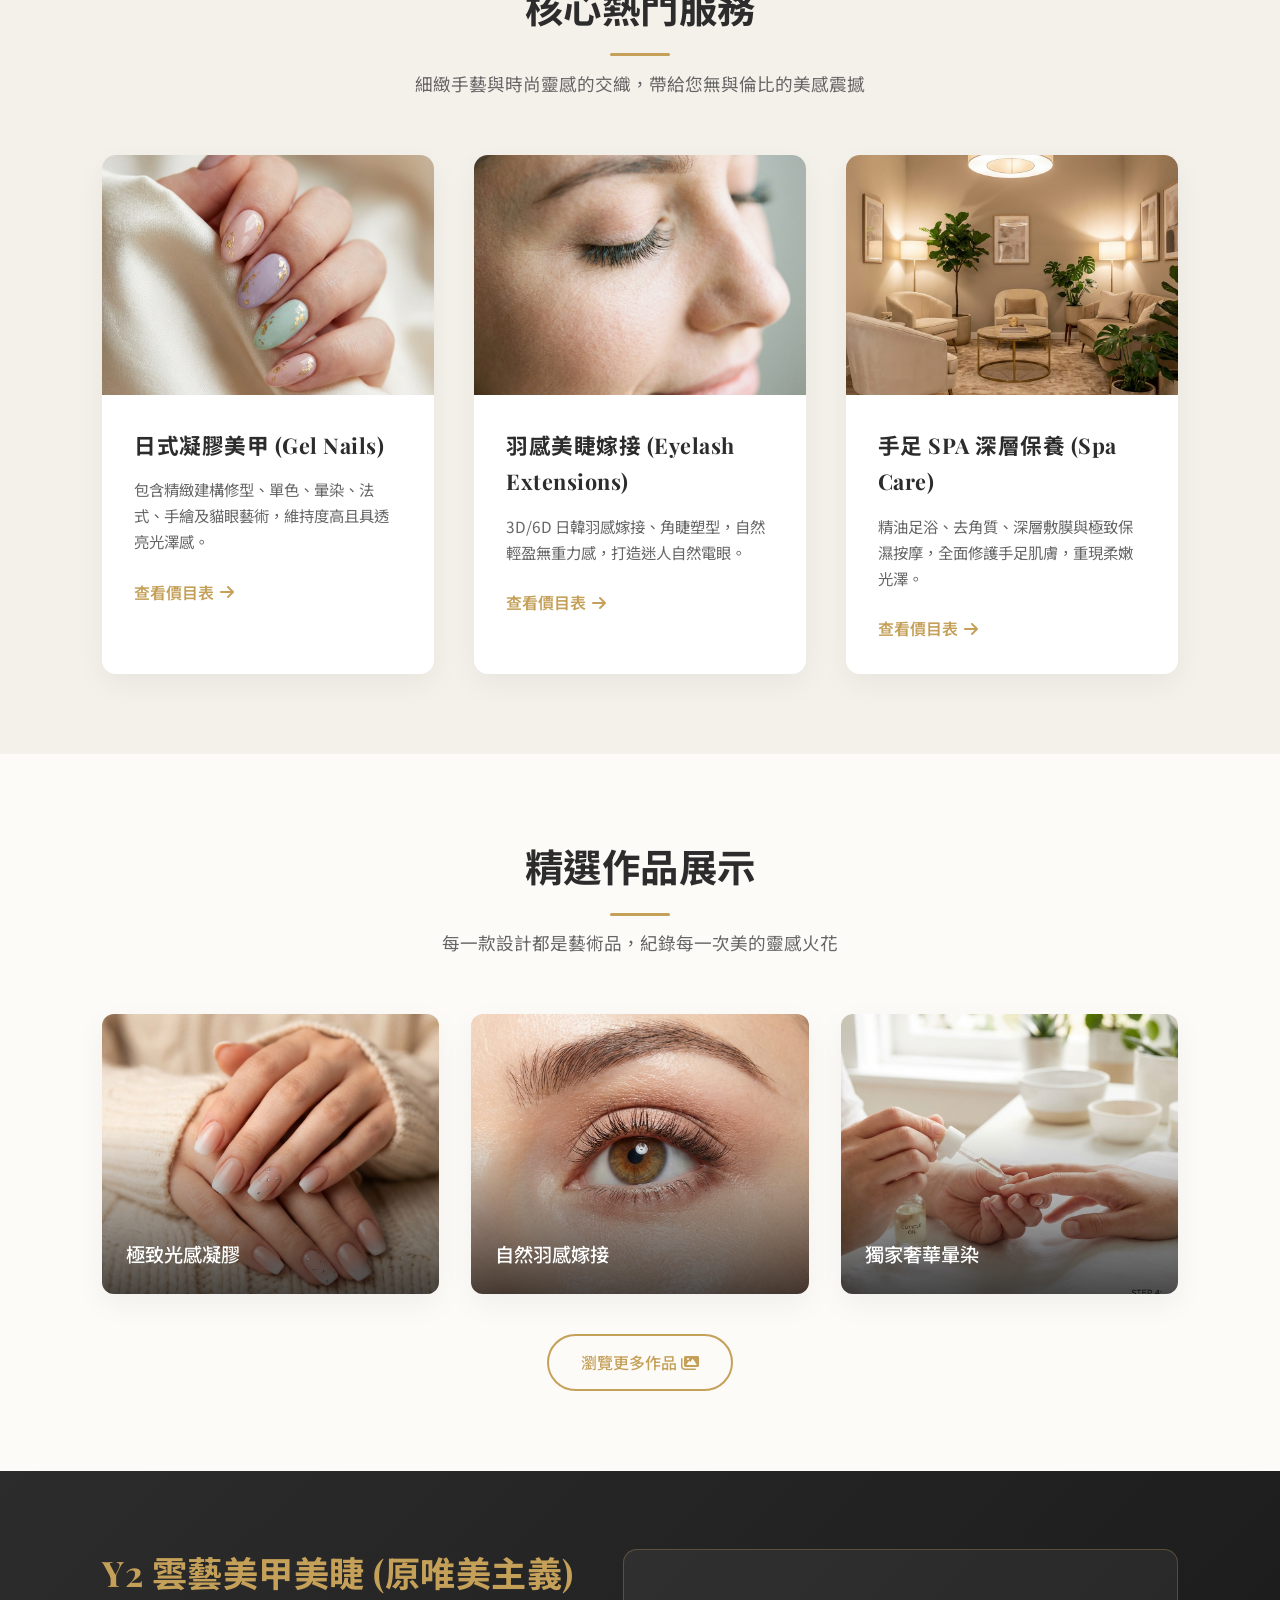
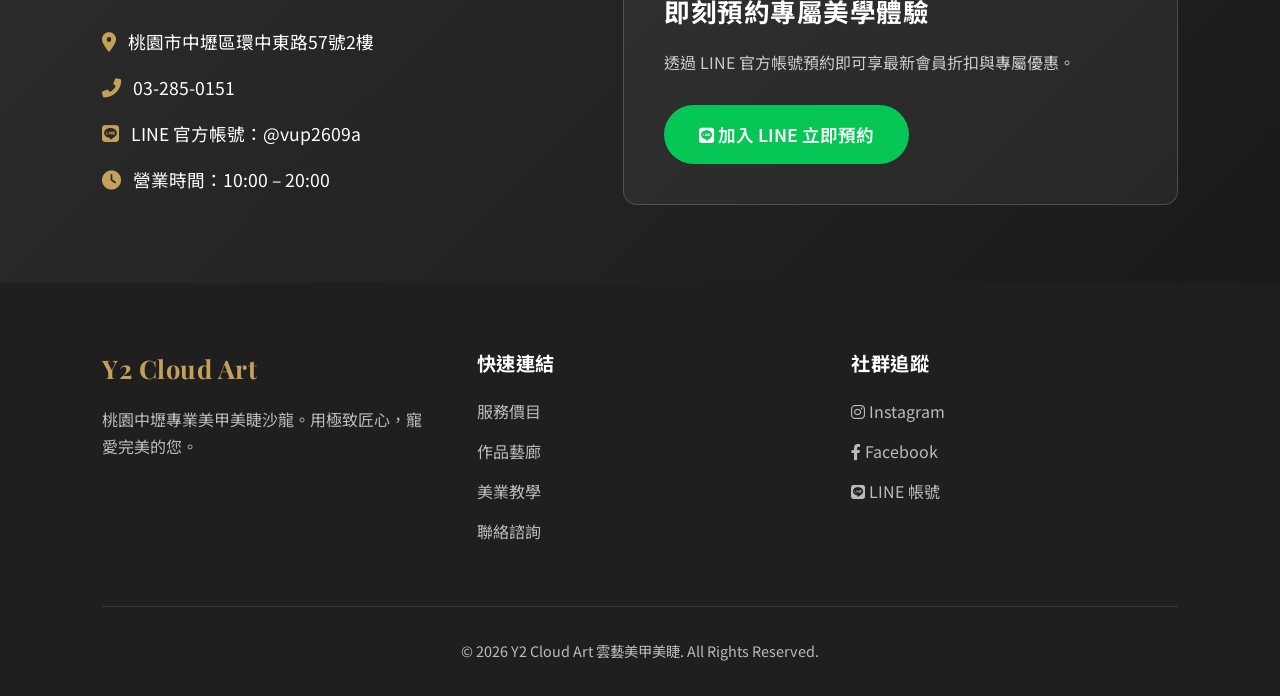
==== commit f819cbba: "新增Google網站驗證meta標簽" ====
--- a/index.html
+++ b/index.html
@@ -5,6 +5,7 @@
     <meta charset="UTF-8">
     <meta name="viewport" content="width=device-width, initial-scale=1.0">
     <title>Y2 Cloud Art 雲藝美甲美睫 | 桃園中壢首選美甲美睫沙龍</title>
+    <meta name="google-site-verification" content="5MW9HlgVX4aaYdo82OcMxiYxGGWWw1x9PLx_8DDZyOl">
     <meta name="description" content="Y2 Cloud Art 雲藝美甲美睫提供極緻日式凝膠美甲、3D/6D角睫美睫放大、手足深層保養與美業專業課程教學。桃園市中壢區質感美業首選沙龍。">
     <link rel="stylesheet" href="css/style.css">
     <!-- Google Fonts -->
@@ -36,7 +37,7 @@
         <div class="header-socials">
             <a href="https://www.instagram.com/weimei1098/" target="_blank" title="Instagram"><i class="fab fa-instagram"></i></a>
             <a href="https://www.facebook.com/weimei088/" target="_blank" title="Facebook"><i class="fab fa-facebook-f"></i></a>
-            <a href="https://line.me/R/ti/p/@bmmi8j1" target="_blank" title="LINE 預約"><i class="fab fa-line"></i></a>
+            <a href="https://line.me/R/ti/p/@vup2609a" target="_blank" title="LINE 預約"><i class="fab fa-line"></i></a>
         </div>
     </header>
 
@@ -153,14 +154,14 @@
                 <ul class="info-list">
                     <li><i class="fas fa-map-marker-alt"></i> 桃園市中壢區環中東路57號2樓</li>
                     <li><i class="fas fa-phone-alt"></i> 03-285-0151</li>
-                    <li><i class="fab fa-line"></i> LINE 官方帳號：@bmmi8j1</li>
+                    <li><i class="fab fa-line"></i> LINE 官方帳號：@vup2609a</li>
                     <li><i class="fas fa-clock"></i> 營業時間：10:00 – 20:00</li>
                 </ul>
             </div>
             <div class="cta-action">
                 <h3>即刻預約專屬美學體驗</h3>
                 <p>透過 LINE 官方帳號預約即可享最新會員折扣與專屬優惠。</p>
-                <a href="https://line.me/R/ti/p/@bmmi8j1" target="_blank" class="btn-line"><i class="fab fa-line"></i> 加入 LINE 立即預約</a>
+                <a href="https://line.me/R/ti/p/@vup2609a" target="_blank" class="btn-line"><i class="fab fa-line"></i> 加入 LINE 立即預約</a>
             </div>
         </div>
     </section>
@@ -186,7 +187,7 @@
                 <div class="footer-socials">
                     <a href="https://www.instagram.com/weimei1098/" target="_blank"><i class="fab fa-instagram"></i> Instagram</a>
                     <a href="https://www.facebook.com/weimei088/" target="_blank"><i class="fab fa-facebook-f"></i> Facebook</a>
-                    <a href="https://line.me/R/ti/p/@bmmi8j1" target="_blank"><i class="fab fa-line"></i> LINE 帳號</a>
+                    <a href="https://line.me/R/ti/p/@vup2609a" target="_blank"><i class="fab fa-line"></i> LINE 帳號</a>
                 </div>
             </div>
         </div>
@@ -196,7 +197,7 @@
     </footer>
 
     <!-- Floating LINE Reservation Button -->
-    <a href="https://line.me/R/ti/p/@bmmi8j1" target="_blank" class="floating-line-btn" title="LINE 快速預約">
+    <a href="https://line.me/R/ti/p/@vup2609a" target="_blank" class="floating-line-btn" title="LINE 快速預約">
         <i class="fab fa-line"></i>
         <span>線上預約</span>
     </a>
